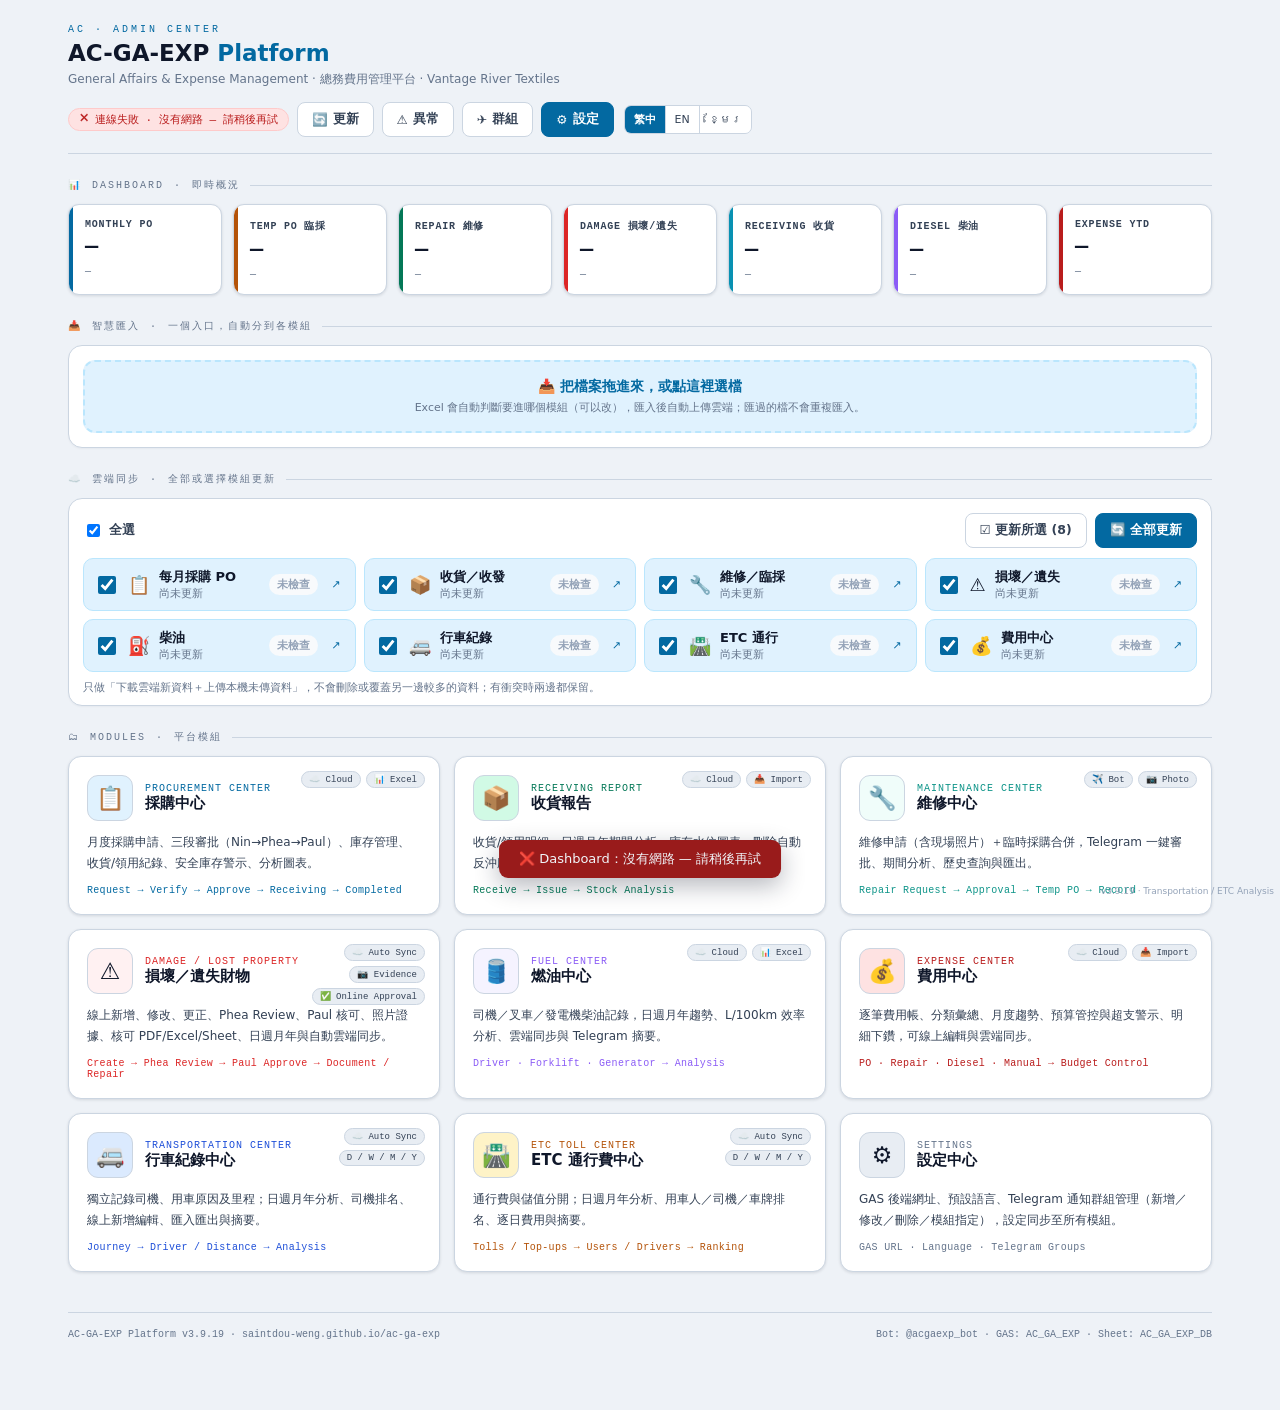
==== index.html @ 1fc4f65f "刪除核可 v2：只攔人按的刪除，私訊列出誰刪、刪哪幾筆，核可後自動完成 - 只認刪除類動作（delete、deleteBatch、warnDelete、img_del、hr_photo_del…）且在" ====
<!DOCTYPE html>
<html lang="zh-TW">
<head>
<meta charset="UTF-8">
<meta name="viewport" content="width=device-width, initial-scale=1.0">
<meta http-equiv="Cache-Control" content="no-cache, no-store, must-revalidate">
<meta http-equiv="Pragma" content="no-cache">
<meta http-equiv="Expires" content="0">
<title>AC-GA-EXP Platform · 總務費用管理平台</title>
<!-- v3.9.25: SheetJS / Chart.js not loaded here (dashboard never uses them) -->
<link rel="stylesheet" href="shared/ga.css?v=3.9.26" onerror="this.onerror=null;this.href='https://saintdou-weng.github.io/ac-ga-exp/shared/ga.css?v=3.9.26'">
<script src="shared/ga-core.js?v=20261107b"></script>
<script src="shared/ga-cloud-diagnostic.js?v=3.9.23"></script>
<script src="shared/ga-data.js?v=3.9.26"></script>
<script src="shared/ga-sync-hub.js?v=3.9.32"></script>
<script src="shared/ga-import-hub.js?v=3.9.33"></script>
<script>/* GA is not defined fallback：單獨開檔時自動從 GitHub 補載 shared/ */
if(typeof GA==="undefined"){document.write('<scr'+'ipt src="https://saintdou-weng.github.io/ac-ga-exp/shared/ga-core.js?v=20261107b"></scr'+'ipt>');document.write('<scr'+'ipt src="https://saintdou-weng.github.io/ac-ga-exp/shared/ga-data.js?v=3.9.26"></scr'+'ipt>');}
</script>

<style>
/* index 專用淡色系（延續 ga.css 變數） */
body{background:var(--ga-bg)}
.wrap{max-width:1180px;margin:0 auto;padding:24px 18px 70px}
header.plat{display:flex;align-items:flex-end;justify-content:space-between;gap:14px;flex-wrap:wrap;
  padding-bottom:16px;border-bottom:1px solid var(--ga-line);margin-bottom:22px}
.logo-tag{font-family:var(--ga-mono);font-size:10px;color:var(--ga-sky);letter-spacing:3px;
  text-transform:uppercase;display:block;margin-bottom:5px}
h1.plat{font-size:23px;font-weight:700;color:var(--ga-txt);margin:0}
h1.plat span{color:var(--ga-sky)}
.h-sub{font-size:12px;color:var(--ga-mut);margin-top:5px}
.h-actions{display:flex;gap:8px;align-items:center;flex-wrap:wrap}
.pbtn{background:#fff;border:1px solid var(--ga-line);border-radius:8px;padding:8px 14px;
  color:var(--ga-txt2);font-size:12.5px;cursor:pointer;font-family:inherit;font-weight:600;
  transition:.15s;white-space:nowrap;display:inline-flex;align-items:center;gap:5px}
.pbtn:hover{border-color:var(--ga-sky);color:var(--ga-sky);background:var(--ga-sky-l)}
.pbtn.primary{background:var(--ga-sky);border-color:var(--ga-sky);color:#fff}
.pbtn.primary:hover{background:#0369a1;color:#fff}

.sect{font-family:var(--ga-mono);font-size:10px;color:var(--ga-mut);letter-spacing:2px;
  text-transform:uppercase;margin:24px 0 12px;display:flex;align-items:center;gap:10px}
.sect::after{content:'';flex:1;height:1px;background:var(--ga-line)}

/* KPI（淡色卡） */
.kpi-row{display:grid;grid-template-columns:repeat(auto-fit,minmax(150px,1fr));gap:11px}
.kpi{background:#fff;border:1.5px solid var(--ga-line);border-radius:11px;padding:14px 16px;
  position:relative;overflow:hidden;box-shadow:var(--ga-sh);cursor:pointer;transition:.15s;text-decoration:none;display:block}
.kpi:hover{border-color:var(--kc,var(--ga-sky));transform:translateY(-1px);box-shadow:0 4px 12px rgba(15,23,42,.1)}
.kpi::after{content:'';position:absolute;top:0;left:0;width:4px;height:100%;background:var(--kc,var(--ga-sky))}
.kpi-l{font-size:10px;color:var(--ga-txt2);letter-spacing:.8px;text-transform:uppercase;
  font-family:var(--ga-mono);margin-bottom:6px;font-weight:700}
.kpi-v{font-size:22px;font-weight:700;color:var(--ga-txt);font-family:var(--ga-mono);line-height:1.1}
.kpi-s{font-size:10px;color:var(--ga-mut);margin-top:6px;font-family:var(--ga-mono)}

/* 模組卡 */
.grid{display:grid;grid-template-columns:repeat(auto-fill,minmax(330px,1fr));gap:14px}
.card{background:#fff;border:1.5px solid var(--ga-line);border-radius:13px;padding:18px;cursor:pointer;
  transition:.18s;position:relative;display:block;text-decoration:none;color:var(--ga-txt);box-shadow:var(--ga-sh)}
.card:hover{border-color:var(--cc,var(--ga-sky));transform:translateY(-2px);box-shadow:0 8px 22px rgba(15,23,42,.1)}
.card-top{display:flex;align-items:center;gap:12px;margin-bottom:11px}
.card-ico{width:46px;height:46px;border-radius:11px;display:flex;align-items:center;justify-content:center;
  font-size:23px;background:var(--cc-l,var(--ga-sky-l));border:1px solid var(--ga-line)}
.card-name{font-size:15px;font-weight:700;color:var(--ga-txt)}
.card-en{font-family:var(--ga-mono);font-size:10px;color:var(--cc,var(--ga-sky));letter-spacing:1px;text-transform:uppercase}
.card-desc{font-size:12px;color:var(--ga-txt2);line-height:1.75}
.card-flow{margin-top:11px;font-family:var(--ga-mono);font-size:10px;color:var(--cc,var(--ga-sky));letter-spacing:.3px}
.card-badges{position:absolute;top:14px;right:14px;display:flex;gap:5px;flex-wrap:wrap;max-width:150px;justify-content:flex-end}
.cbadge{font-family:var(--ga-mono);font-size:9px;padding:2px 7px;border-radius:9px;
  background:var(--ga-line2);border:1px solid var(--ga-line);color:var(--ga-txt2)}

footer.plat{margin-top:40px;padding-top:16px;border-top:1px solid var(--ga-line);
  font-family:var(--ga-mono);font-size:10px;color:var(--ga-mut);display:flex;
  justify-content:space-between;flex-wrap:wrap;gap:8px}

.gtable{width:100%;border-collapse:collapse;font-size:12px;margin-bottom:10px}
.gtable th{text-align:left;font-family:var(--ga-mono);font-size:10px;color:var(--ga-mut);
  letter-spacing:1px;padding:6px 8px;border-bottom:1px solid var(--ga-line)}
.gtable td{padding:6px 8px;border-bottom:1px solid var(--ga-line2)}
.gtable input[type=text],.gtable input:not([type]){width:100%;background:#fff;border:1px solid var(--ga-line);
  border-radius:6px;padding:5px 8px;font-size:12px;font-family:var(--ga-mono);outline:none}
.gtable input:focus{border-color:var(--ga-sky)}
.g-del{background:transparent;border:none;color:var(--ga-bad);cursor:pointer;font-size:14px}
.m-note{font-size:11px;color:var(--ga-mut);line-height:1.7;background:var(--ga-line2);
  border:1px solid var(--ga-line);border-radius:8px;padding:10px 12px;margin-bottom:12px}
code{font-size:10px;background:var(--ga-line2);padding:1px 5px;border-radius:4px}

@media(max-width:640px){ .wrap{padding:18px 12px 50px} h1.plat{font-size:19px} }
</style>
</head>
<body>
<div class="wrap">

<header class="plat">
  <div>
    <span class="logo-tag">AC · Admin Center</span>
    <h1 class="plat">AC-GA-EXP <span>Platform</span></h1>
    <div class="h-sub" data-t="platSub">General Affairs &amp; Expense Management · 總務費用管理平台 · Vantage River Textiles</div>
  </div>
  <div class="h-actions">
    <span id="ga-cloud" class="ga-cloud idle"></span>
    <button class="pbtn" onclick="refreshDashboard()">🔄 <span data-t="refresh">更新</span></button>
    <button class="pbtn" onclick="pushAnomaly()">⚠️ <span data-t="anomaly">異常</span></button>
    <button class="pbtn" onclick="openTgModal()">✈️ <span data-t="groups">群組</span></button>
    <button class="pbtn primary" onclick="openSettings()">⚙️ <span data-t="settings">設定</span></button>
    <div class="ga-lang" style="margin-left:2px">
      <button data-lg="zh">繁中</button><button data-lg="en">EN</button><button data-lg="km">ខ្មែរ</button>
    </div>
  </div>
</header>

<div class="sect">📊 <span data-t="dashSect">Dashboard</span> · <span data-t="liveOverview">即時概況</span></div>
<div class="kpi-row">
  <a class="kpi" href="procurement.html" style="--kc:var(--ga-sky)"><div class="kpi-l" data-t="kpiPo">Monthly PO</div><div class="kpi-v" id="k-po">—</div><div class="kpi-s" id="k-po-s">—</div></a>
  <a class="kpi" href="maintenance.html?form=po" style="--kc:var(--ga-warn)"><div class="kpi-l" data-t="kpiTpo">Temp PO 臨採</div><div class="kpi-v" id="k-tpo">—</div><div class="kpi-s" id="k-tpo-s">—</div></a>
  <a class="kpi" href="maintenance.html" style="--kc:var(--ga-ok)"><div class="kpi-l" data-t="kpiRep">Repair 維修</div><div class="kpi-v" id="k-rep">—</div><div class="kpi-s" id="k-rep-s">—</div></a>
  <a class="kpi" href="damage.html" style="--kc:#dc2626"><div class="kpi-l" data-t="kpiDmg">Damage 損壞/遺失</div><div class="kpi-v" id="k-dmg">—</div><div class="kpi-s" id="k-dmg-s">—</div></a>
  <a class="kpi" href="receiving.html" style="--kc:#0891b2"><div class="kpi-l" data-t="kpiRecv">Receiving 收貨</div><div class="kpi-v" id="k-recv">—</div><div class="kpi-s" id="k-recv-s">—</div></a>
<a class="kpi" href="fuel.html?v=3.9.19" style="--kc:#8b5cf6"><div class="kpi-l" data-t="kpiDsl">Diesel 柴油</div><div class="kpi-v" id="k-dsl">—</div><div class="kpi-s" id="k-dsl-s">—</div></a>
  <a class="kpi" href="expense.html" style="--kc:var(--ga-bad)"><div class="kpi-l" data-t="kpiExp">Expense YTD</div><div class="kpi-v" id="k-exp">—</div><div class="kpi-s" id="k-exp-s">—</div></a>
</div>

<div class="sect">🗂 <span data-t="modSect">Modules</span> · <span data-t="platModules">平台模組</span></div>
<div class="grid">

  <a class="card" style="--cc:var(--ga-sky);--cc-l:var(--ga-sky-l)" href="procurement.html">
    <div class="card-badges"><span class="cbadge" data-t="bdCloud">☁️ Cloud</span><span class="cbadge" data-t="bdExcel">📊 Excel</span></div>
    <div class="card-top"><div class="card-ico">📋</div>
      <div><div class="card-en" data-t="procNameEn">Procurement Center</div><div class="card-name" data-t="procName">採購中心</div></div></div>
    <div class="card-desc" data-t="procDesc">月度採購申請、三段審批（Nin→Phea→Paul）、庫存管理、收貨/領用紀錄、安全庫存警示、分析圖表。</div>
    <div class="card-flow" data-t="procFlow">Request → Verify → Approve → Receiving → Completed</div>
  </a>

  <a class="card" style="--cc:var(--ga-ok);--cc-l:var(--ga-ok-l)" href="receiving.html">
    <div class="card-badges"><span class="cbadge" data-t="bdCloud">☁️ Cloud</span><span class="cbadge" data-t="bdImport">📥 Import</span></div>
    <div class="card-top"><div class="card-ico">📦</div>
      <div><div class="card-en" data-t="recvNameEn">Receiving Report</div><div class="card-name" data-t="recvName">收貨報告</div></div></div>
    <div class="card-desc" data-t="recvDesc">收貨/領用明細、日週月年期間分析、庫存水位圖表、刪除自動反沖庫存、智慧匯入、Telegram 摘要。</div>
    <div class="card-flow" data-t="recvFlow">Receive → Issue → Stock Analysis</div>
  </a>

  <a class="card" style="--cc:#0d9488;--cc-l:#f0fdfa" href="maintenance.html">
    <div class="card-badges"><span class="cbadge" data-t="bdBot">✈️ Bot</span><span class="cbadge" data-t="bdPhoto">📷 Photo</span></div>
    <div class="card-top"><div class="card-ico">🔧</div>
      <div><div class="card-en" data-t="mtNameEn">Maintenance Center</div><div class="card-name" data-t="mtName">維修中心</div></div></div>
    <div class="card-desc" data-t="mtDesc">維修申請（含現場照片）＋臨時採購合併，Telegram 一鍵審批、期間分析、歷史查詢與匯出。</div>
    <div class="card-flow" data-t="mtFlow">Repair Request → Approval → Temp PO → Record</div>
  </a>

  <a class="card" style="--cc:#dc2626;--cc-l:#fff1f2" href="damage.html">
    <div class="card-badges"><span class="cbadge" data-t="bdAuto">☁️ Auto Sync</span><span class="cbadge" data-t="bdEvid">📷 Evidence</span><span class="cbadge" data-t="bdOnline">✅ Online Approval</span></div>
    <div class="card-top"><div class="card-ico">⚠️</div>
      <div><div class="card-en" data-t="dmgNameEn">Damage / Lost Property</div><div class="card-name" data-t="dmgName">損壞／遺失財物</div></div></div>
    <div class="card-desc" data-t="dmgDesc">線上新增、修改、更正、Phea Review、Paul 核可、照片證據、核可 PDF/Excel/Sheet、日週月年與自動雲端同步。</div>
    <div class="card-flow" data-t="dmgFlow">Create → Phea Review → Paul Approve → Document / Repair</div>
  </a>

  <a class="card" style="--cc:#8b5cf6;--cc-l:#f5f3ff" href="fuel.html?v=3.9.19">
    <div class="card-badges"><span class="cbadge" data-t="bdCloud">☁️ Cloud</span><span class="cbadge" data-t="bdExcel">📊 Excel</span></div>
    <div class="card-top"><div class="card-ico">🛢️</div>
      <div><div class="card-en" data-t="fuelNameEn">Fuel Center</div><div class="card-name" data-t="fuelName">燃油中心</div></div></div>
    <div class="card-desc" data-t="fuelDesc">司機／叉車／發電機柴油記錄，日週月年趨勢、L/100km 效率分析、雲端同步與 Telegram 摘要。</div>
    <div class="card-flow" data-t="fuelFlow">Driver · Forklift · Generator → Analysis</div>
  </a>

  <a class="card" style="--cc:var(--ga-bad);--cc-l:var(--ga-bad-l)" href="expense.html">
    <div class="card-badges"><span class="cbadge" data-t="bdCloud">☁️ Cloud</span><span class="cbadge" data-t="bdImport">📥 Import</span></div>
    <div class="card-top"><div class="card-ico">💰</div>
      <div><div class="card-en" data-t="expNameEn">Expense Center</div><div class="card-name" data-t="expName">費用中心</div></div></div>
    <div class="card-desc" data-t="expDesc">逐筆費用帳、分類彙總、月度趨勢、預算管控與超支警示、明細下鑽，可線上編輯與雲端同步。</div>
    <div class="card-flow" data-t="expFlow">PO · Repair · Diesel · Manual → Budget Control</div>
  </a>

  <a class="card" id="module-transportation" style="--cc:#1d4ed8;--cc-l:#dbeafe" href="transportation.html?v=3.9.19">
    <div class="card-badges"><span class="cbadge" data-t="bdAuto">☁️ Auto Sync</span><span class="cbadge" data-t="bdDwmy">D / W / M / Y</span></div>
    <div class="card-top"><div class="card-ico">🚐</div><div><div class="card-en" data-t="transportEn">Transportation Center</div><div class="card-name" data-t="transportTitle">行車紀錄中心</div></div></div>
    <div class="card-desc" data-t="transportDesc">獨立記錄司機、用車原因及里程；日週月年查詢、司機排名、線上新增編輯、匯入匯出與 Telegram 摘要。</div>
    <div class="card-flow" data-t="transportFlow">Journey → Driver / Distance → Analysis</div>
  </a>
  <a class="card" id="module-etc" style="--cc:#b45309;--cc-l:#fef3c7" href="etc.html?v=3.9.19">
    <div class="card-badges"><span class="cbadge" data-t="bdAuto">☁️ Auto Sync</span><span class="cbadge" data-t="bdDwmy">D / W / M / Y</span></div>
    <div class="card-top"><div class="card-ico">🛣️</div><div><div class="card-en" data-t="etcEn">ETC Toll Center</div><div class="card-name" data-t="etcTitle">ETC 通行費中心</div></div></div>
    <div class="card-desc" data-t="etcDesc">通行費、儲值分開記錄；日週月年分析，用車人、司機與車牌趟數排名，逐日費用及 Telegram 摘要。</div>
    <div class="card-flow" data-t="etcFlow">Tolls / Top-ups → Users / Drivers → Ranking</div>
  </a>

  <div class="card" style="--cc:var(--ga-mut);--cc-l:var(--ga-line2)" onclick="openSettings()">
    <div class="card-top"><div class="card-ico">⚙️</div>
      <div><div class="card-en" data-t="setNameEn">Settings</div><div class="card-name" data-t="setName">設定中心</div></div></div>
    <div class="card-desc" data-t="setDesc">GAS 後端網址、預設語言、Telegram 通知群組管理（新增／修改／刪除／模組指定），設定同步至所有模組。</div>
    <div class="card-flow" data-t="setFlow">GAS URL · Language · Telegram Groups</div>
  </div>

</div>

<footer class="plat">
  <span>AC-GA-EXP Platform v3.9.19 · saintdou-weng.github.io/ac-ga-exp</span>
  <span>Bot: @acgaexp_bot · GAS: AC_GA_EXP · Sheet: AC_GA_EXP_DB</span>
</footer>
</div>

<!-- 設定 -->
<div class="ga-ov" id="set-ov" onclick="if(event.target===this)closeSettings()">
  <div class="ga-modal" style="max-width:520px">
    <div class="ga-modal-h"><b>⚙️ <span data-t="setTitle">平台設定中心</span></b><button class="ga-x" onclick="closeSettings()">&times;</button></div>
    <div class="ga-modal-b">
      <div class="ga-fld"><label data-t="gasUrlLbl">Google Apps Script URL（AC_GA_EXP /exec）</label>
        <input id="set-gas" placeholder="https://script.google.com/macros/s/.../exec"></div>
      <div class="ga-fld"><label data-t="defLang">預設語言 Default Language</label>
        <select id="set-lang"><option value="zh">繁體中文</option><option value="en">English</option><option value="km">ភាសាខ្មែរ</option></select></div>
      <pre id="gas-diagnostic" role="status" style="white-space:pre-wrap;overflow-wrap:anywhere;padding:12px;background:#edf2f7;color:#173453;border-radius:8px" data-t="diagHint">按「測試連線」查看實際雲端版本及缺少能力。</pre>
      <p class="m-note">
        💡 <span data-t="setNote1">Bot Token 僅存放於 GAS 後端（CONFIG），瀏覽器端不儲存。</span><br>
        💡 <span data-t="setNote2">各模組自動沿用此 GAS URL，無需在各頁重填。</span><br>
        <span data-t="setNote3">更新同一 GAS 部署：管理部署 → 編輯 → 新版本 → 部署；原有觸發器存在時不需重跑 setupPolling。</span>
      </p>
    </div>
    <div class="ga-modal-f">
      <button class="ga-btn" onclick="testGAS()">🔌 <span data-t="testConn">測試連線</span></button>
      <button class="ga-btn" onclick="closeSettings()" data-t="cancel">取消</button>
      <button class="ga-btn primary" onclick="saveSettings()">💾 <span data-t="saveSet">儲存設定</span></button>
    </div>
  </div>
</div>

<!-- 群組 -->
<div class="ga-ov" id="tg-ov" onclick="if(event.target===this)closeTgModal()">
  <div class="ga-modal" style="max-width:560px">
    <div class="ga-modal-h"><b>✈️ <span data-t="tgTitle">Telegram 通知群組管理</span></b><button class="ga-x" onclick="closeTgModal()">&times;</button></div>
    <div class="ga-modal-b">
      <table class="gtable">
        <thead><tr><th style="width:32%" data-t="thName">名稱 Name</th><th style="width:28%">Chat ID</th><th style="width:24%" data-t="thModules">模組 Modules</th><th style="width:8%" data-t="thEnabled">啟用</th><th></th></tr></thead>
        <tbody id="tg-tbody"></tbody>
      </table>
      <button class="ga-btn" onclick="addGroupRow()" style="margin-bottom:8px">➕ <span data-t="addGroup">新增群組</span></button>
      <p class="m-note"><span data-t="modNote1">模組欄填</span> <code>all</code> <span data-t="modNote2">或以逗號列出：procurement, damage, repair, recv, diesel, expense, transportation, etc。預設群組 -5271842001。</span></p>
      <div class="ga-fld"><label>📢 <span data-t="testMsg">測試通知訊息</span></label>
        <input id="tg-test-msg" placeholder="送至所有啟用群組" data-t-ph="tgMsgPh" value="AC-GA-EXP Platform 通知測試 Test"></div>
    </div>
    <div class="ga-modal-f">
      <button class="ga-btn" onclick="sendTestNotify()">📤 <span data-t="sendTest">發送測試</span></button>
      <button class="ga-btn" onclick="loadGroups()">🔄 <span data-t="loadCloud">從雲端載入</span></button>
      <button class="ga-btn" onclick="closeTgModal()" data-t="close">關閉</button>
      <button class="ga-btn primary" onclick="saveGroups()">💾 <span data-t="saveCloud">儲存至雲端</span></button>
    </div>
  </div>
</div>

<script>
/* ════════════════════════════════════════════════════════════
   AC-GA-EXP Platform · index.html v2（淡色系）
   Dashboard 唯讀彙總；設定與群組經 GA 統一客戶端（統一信封）
   ════════════════════════════════════════════════════════════ */
GA.addDict({
  zh:{ refresh:'更新',anomaly:'異常',groups:'群組',settings:'設定',liveOverview:'即時概況',platModules:'平台模組',
    setTitle:'平台設定中心',defLang:'預設語言',testConn:'測試連線',saveSet:'儲存設定',cancel:'取消',
    tgTitle:'Telegram 通知群組管理',addGroup:'新增群組',testMsg:'測試通知訊息',sendTest:'發送測試',
    loadCloud:'從雲端載入',close:'關閉',saveCloud:'儲存至雲端' },
  en:{ refresh:'Refresh',anomaly:'Alerts',groups:'Groups',settings:'Settings',liveOverview:'Live Overview',platModules:'Platform Modules',
    setTitle:'Platform Settings',defLang:'Default Language',testConn:'Test',saveSet:'Save',cancel:'Cancel',
    tgTitle:'Telegram Groups',addGroup:'Add Group',testMsg:'Test message',sendTest:'Send Test',
    loadCloud:'Load from cloud',close:'Close',saveCloud:'Save to cloud' },
  km:{ refresh:'ធ្វើបច្ចុប្បន្នភាព',anomaly:'ខុសប្រក្រតី',groups:'ក្រុម',settings:'ការកំណត់',liveOverview:'ទិដ្ឋភាពទូទៅ',platModules:'ម៉ូឌុលវេទិកា',
    setTitle:'ការកំណត់វេទិកា',defLang:'ភាសាលំនាំដើម',testConn:'សាកល្បង',saveSet:'រក្សាទុក',cancel:'បោះបង់',
    tgTitle:'ក្រុម Telegram',addGroup:'បន្ថែមក្រុម',testMsg:'សារសាកល្បង',sendTest:'ផ្ញើសាកល្បង',
    loadCloud:'ផ្ទុកពីពពក',close:'បិទ',saveCloud:'រក្សាទុកទៅពពក' }
});

/* v3.9.26 i18n: module cards, dashboard labels, settings/Telegram notes */
GA.addDict({
 zh:{platSub:'General Affairs & Expense Management · 總務費用管理平台 · Vantage River Textiles',dashSect:'Dashboard',modSect:'Modules',kpiPo:'Monthly PO',kpiTpo:'Temp PO 臨採',kpiRep:'Repair 維修',kpiDmg:'Damage 損壞/遺失',kpiRecv:'Receiving 收貨',kpiDsl:'Diesel 柴油',kpiExp:'Expense YTD',bdCloud:'☁️ Cloud',bdExcel:'📊 Excel',bdImport:'📥 Import',bdBot:'✈️ Bot',bdPhoto:'📷 Photo',bdAuto:'☁️ Auto Sync',bdEvid:'📷 Evidence',bdOnline:'✅ Online Approval',bdDwmy:'D / W / M / Y',procNameEn:'Procurement Center',procName:'採購中心',recvNameEn:'Receiving Report',recvName:'收貨報告',mtNameEn:'Maintenance Center',mtName:'維修中心',dmgNameEn:'Damage / Lost Property',dmgName:'損壞／遺失財物',fuelNameEn:'Fuel Center',fuelName:'燃油中心',expNameEn:'Expense Center',expName:'費用中心',setNameEn:'Settings',setName:'設定中心',transportEn:'Transportation Center',etcEn:'ETC Toll Center',procDesc:'月度採購申請、三段審批（Nin→Phea→Paul）、庫存管理、收貨/領用紀錄、安全庫存警示、分析圖表。',recvDesc:'收貨/領用明細、日週月年期間分析、庫存水位圖表、刪除自動反沖庫存、智慧匯入、Telegram 摘要。',mtDesc:'維修申請（含現場照片）＋臨時採購合併，Telegram 一鍵審批、期間分析、歷史查詢與匯出。',dmgDesc:'線上新增、修改、更正、Phea Review、Paul 核可、照片證據、核可 PDF/Excel/Sheet、日週月年與自動雲端同步。',fuelDesc:'司機／叉車／發電機柴油記錄，日週月年趨勢、L/100km 效率分析、雲端同步與 Telegram 摘要。',expDesc:'逐筆費用帳、分類彙總、月度趨勢、預算管控與超支警示、明細下鑽，可線上編輯與雲端同步。',setDesc:'GAS 後端網址、預設語言、Telegram 通知群組管理（新增／修改／刪除／模組指定），設定同步至所有模組。',procFlow:'Request → Verify → Approve → Receiving → Completed',recvFlow:'Receive → Issue → Stock Analysis',mtFlow:'Repair Request → Approval → Temp PO → Record',dmgFlow:'Create → Phea Review → Paul Approve → Document / Repair',fuelFlow:'Driver · Forklift · Generator → Analysis',expFlow:'PO · Repair · Diesel · Manual → Budget Control',transportFlow:'Journey → Driver / Distance → Analysis',etcFlow:'Tolls / Top-ups → Users / Drivers → Ranking',setFlow:'GAS URL · Language · Telegram Groups',gasUrlLbl:'Google Apps Script URL（AC_GA_EXP /exec）',diagHint:'按「測試連線」查看實際雲端版本及缺少能力。',setNote1:'Bot Token 僅存放於 GAS 後端（CONFIG），瀏覽器端不儲存。',setNote2:'各模組自動沿用此 GAS URL，無需在各頁重填。',setNote3:'更新同一 GAS 部署：管理部署 → 編輯 → 新版本 → 部署；原有觸發器存在時不需重跑 setupPolling。',thName:'名稱 Name',thModules:'模組 Modules',thEnabled:'啟用',modNote1:'模組欄填',modNote2:'或以逗號列出：procurement, damage, repair, recv, diesel, expense, transportation, etc。預設群組 -5271842001。',tgMsgPh:'送至所有啟用群組',verTag:'v3.9.19 · Transportation / ETC Analysis',pageTitle:'AC-GA-EXP Platform · 總務費用管理平台'},
 en:{platSub:'General Affairs & Expense Management · Vantage River Textiles',dashSect:'Dashboard',modSect:'Modules',kpiPo:'Monthly PO',kpiTpo:'Temp PO',kpiRep:'Repair',kpiDmg:'Damage / Lost',kpiRecv:'Receiving',kpiDsl:'Diesel',kpiExp:'Expense YTD',bdCloud:'☁️ Cloud',bdExcel:'📊 Excel',bdImport:'📥 Import',bdBot:'✈️ Bot',bdPhoto:'📷 Photo',bdAuto:'☁️ Auto Sync',bdEvid:'📷 Evidence',bdOnline:'✅ Online Approval',bdDwmy:'D / W / M / Y',procNameEn:'Procurement Center',procName:'Procurement Center',recvNameEn:'Receiving Report',recvName:'Receiving Report',mtNameEn:'Maintenance Center',mtName:'Maintenance Center',dmgNameEn:'Damage / Lost Property',dmgName:'Damage / Lost Property',fuelNameEn:'Fuel Center',fuelName:'Fuel Center',expNameEn:'Expense Center',expName:'Expense Center',setNameEn:'Settings',setName:'Settings Center',transportEn:'Transportation Center',etcEn:'ETC Toll Center',procDesc:'Monthly purchase requests, three-step approval (Nin → Phea → Paul), inventory management, receiving/issue records, safety-stock alerts and analysis charts.',recvDesc:'Receiving/issue details, day/week/month/year analysis, stock-level charts, automatic stock reversal on delete, smart import and Telegram summaries.',mtDesc:'Repair requests (with site photos) merged with temporary purchasing, one-tap Telegram approval, period analysis, history search and export.',dmgDesc:'Create, edit and correct online, Phea review, Paul approval, photo evidence, approved PDF/Excel/Sheet, day/week/month/year views and automatic cloud sync.',fuelDesc:'Diesel records for drivers, forklifts and generators; day/week/month/year trends, L/100km efficiency analysis, cloud sync and Telegram summaries.',expDesc:'Itemised expense ledger, category totals, monthly trends, budget control with overspend alerts and drill-down details; editable online with cloud sync.',setDesc:'GAS backend URL, default language, Telegram notification groups (add / edit / delete / assign modules); settings apply to all modules.',procFlow:'Request → Verify → Approve → Receiving → Completed',recvFlow:'Receive → Issue → Stock Analysis',mtFlow:'Repair Request → Approval → Temp PO → Record',dmgFlow:'Create → Phea Review → Paul Approve → Document / Repair',fuelFlow:'Driver · Forklift · Generator → Analysis',expFlow:'PO · Repair · Diesel · Manual → Budget Control',transportFlow:'Journey → Driver / Distance → Analysis',etcFlow:'Tolls / Top-ups → Users / Drivers → Ranking',setFlow:'GAS URL · Language · Telegram Groups',gasUrlLbl:'Google Apps Script URL (AC_GA_EXP /exec)',diagHint:'Press "Test" to see the actual cloud version and any missing capabilities.',setNote1:'The Bot Token is stored only in the GAS backend (CONFIG), never in the browser.',setNote2:'Every module reuses this GAS URL automatically; no need to enter it on each page.',setNote3:'To update the same GAS deployment: Manage deployments → Edit → New version → Deploy. If the existing triggers are in place, there is no need to rerun setupPolling.',thName:'Name',thModules:'Modules',thEnabled:'Enabled',modNote1:'Modules column: enter',modNote2:'or a comma-separated list: procurement, damage, repair, recv, diesel, expense, transportation, etc. Default group: -5271842001.',tgMsgPh:'Sent to all enabled groups',verTag:'v3.9.19 · Transportation / ETC Analysis',pageTitle:'AC-GA-EXP Platform · General Affairs & Expense Management'},
 km:{platSub:'ការគ្រប់គ្រងកិច្ចការទូទៅ និងចំណាយ · Vantage River Textiles',dashSect:'ផ្ទាំងសង្ខេប',modSect:'ម៉ូឌុល',kpiPo:'PO ប្រចាំខែ',kpiTpo:'PO បណ្ដោះអាសន្ន',kpiRep:'ជួសជុល',kpiDmg:'ខូចខាត / បាត់បង់',kpiRecv:'ទទួលទំនិញ',kpiDsl:'ម៉ាស៊ូត',kpiExp:'ចំណាយតាំងពីដើមឆ្នាំ',bdCloud:'☁️ ពពក',bdExcel:'📊 Excel',bdImport:'📥 នាំចូល',bdBot:'✈️ Bot',bdPhoto:'📷 រូបថត',bdAuto:'☁️ សមកាលកម្មស្វ័យប្រវត្តិ',bdEvid:'📷 ភស្តុតាង',bdOnline:'✅ អនុម័តតាមអនឡាញ',bdDwmy:'ថ្ងៃ / សប្តាហ៍ / ខែ / ឆ្នាំ',procNameEn:'មជ្ឈមណ្ឌលលទ្ធកម្ម',procName:'មជ្ឈមណ្ឌលលទ្ធកម្ម',recvNameEn:'របាយការណ៍ទទួលទំនិញ',recvName:'របាយការណ៍ទទួលទំនិញ',mtNameEn:'មជ្ឈមណ្ឌលជួសជុល',mtName:'មជ្ឈមណ្ឌលជួសជុល',dmgNameEn:'ទ្រព្យសម្បត្តិខូចខាត / បាត់បង់',dmgName:'ទ្រព្យសម្បត្តិខូចខាត / បាត់បង់',fuelNameEn:'មជ្ឈមណ្ឌលប្រេងឥន្ធនៈ',fuelName:'មជ្ឈមណ្ឌលប្រេងឥន្ធនៈ',expNameEn:'មជ្ឈមណ្ឌលចំណាយ',expName:'មជ្ឈមណ្ឌលចំណាយ',setNameEn:'ការកំណត់',setName:'មជ្ឈមណ្ឌលការកំណត់',transportEn:'មជ្ឈមណ្ឌលកំណត់ត្រាធ្វើដំណើរ',etcEn:'មជ្ឈមណ្ឌលថ្លៃផ្លូវ ETC',procDesc:'សំណើទិញប្រចាំខែ ការអនុម័តបីជំហាន (Nin → Phea → Paul) ការគ្រប់គ្រងស្តុក កំណត់ត្រាទទួល/បញ្ចេញ ការជូនដំណឹងស្តុកសុវត្ថិភាព និងក្រាហ្វវិភាគ។',recvDesc:'ព័ត៌មានលម្អិតទទួល/បញ្ចេញ វិភាគថ្ងៃ/សប្តាហ៍/ខែ/ឆ្នាំ ក្រាហ្វកម្រិតស្តុក ការត្រឡប់ស្តុកស្វ័យប្រវត្តិពេលលុប ការនាំចូលឆ្លាតវៃ និងសេចក្តីសង្ខេប Telegram។',mtDesc:'សំណើជួសជុល (មានរូបថតនៅកន្លែង) រួមជាមួយការទិញបណ្ដោះអាសន្ន ការអនុម័តតាម Telegram មួយចុច វិភាគតាមរយៈពេល ស្វែងរកប្រវត្តិ និងនាំចេញ។',dmgDesc:'បង្កើត កែប្រែ និងកែតម្រូវតាមអនឡាញ ការត្រួតពិនិត្យដោយ Phea ការអនុម័តដោយ Paul ភស្តុតាងរូបថត PDF/Excel/Sheet ដែលបានអនុម័ត ទិដ្ឋភាពថ្ងៃ/សប្តាហ៍/ខែ/ឆ្នាំ និងសមកាលកម្មពពកស្វ័យប្រវត្តិ។',fuelDesc:'កំណត់ត្រាម៉ាស៊ូតសម្រាប់អ្នកបើកបរ រថយន្តលើកទំនិញ និងម៉ាស៊ីនភ្លើង និន្នាការថ្ងៃ/សប្តាហ៍/ខែ/ឆ្នាំ វិភាគប្រសិទ្ធភាព L/100km សមកាលកម្មពពក និងសេចក្តីសង្ខេប Telegram។',expDesc:'បញ្ជីចំណាយលម្អិត សរុបតាមប្រភេទ និន្នាការប្រចាំខែ ការគ្រប់គ្រងថវិកា និងការជូនដំណឹងចំណាយលើស ព័ត៌មានលម្អិត អាចកែតាមអនឡាញ និងធ្វើសមកាលកម្មពពក។',setDesc:'URL ផ្នែកខាងក្រោយ GAS ភាសាលំនាំដើម ការគ្រប់គ្រងក្រុមជូនដំណឹង Telegram (បន្ថែម / កែ / លុប / កំណត់ម៉ូឌុល) ការកំណត់អនុវត្តចំពោះគ្រប់ម៉ូឌុល។',procFlow:'សំណើ → ផ្ទៀងផ្ទាត់ → អនុម័ត → ទទួលទំនិញ → បានបញ្ចប់',recvFlow:'ទទួល → បញ្ចេញ → វិភាគស្តុក',mtFlow:'សំណើជួសជុល → អនុម័ត → PO បណ្ដោះអាសន្ន → កំណត់ត្រា',dmgFlow:'បង្កើត → Phea ត្រួតពិនិត្យ → Paul អនុម័ត → ឯកសារ / ជួសជុល',fuelFlow:'អ្នកបើកបរ · រថយន្តលើកទំនិញ · ម៉ាស៊ីនភ្លើង → វិភាគ',expFlow:'PO · ជួសជុល · ម៉ាស៊ូត · បញ្ចូលដោយដៃ → គ្រប់គ្រងថវិកា',transportFlow:'ដំណើរ → អ្នកបើកបរ / ចម្ងាយ → វិភាគ',etcFlow:'ថ្លៃផ្លូវ / បញ្ចូលប្រាក់ → អ្នកប្រើ / អ្នកបើកបរ → ចំណាត់ថ្នាក់',setFlow:'GAS URL · ភាសា · ក្រុម Telegram',gasUrlLbl:'Google Apps Script URL (AC_GA_EXP /exec)',diagHint:'ចុច «សាកល្បង» ដើម្បីមើលកំណែពពកពិតប្រាកដ និងសមត្ថភាពដែលខ្វះ។',setNote1:'Bot Token រក្សាទុកតែក្នុងផ្នែកខាងក្រោយ GAS (CONFIG) ប៉ុណ្ណោះ មិនរក្សាទុកក្នុងកម្មវិធីរុករកទេ។',setNote2:'គ្រប់ម៉ូឌុលប្រើ GAS URL នេះដោយស្វ័យប្រវត្តិ មិនចាំបាច់បញ្ចូលម្តងទៀតនៅទំព័រនីមួយៗទេ។',setNote3:'ដើម្បីធ្វើបច្ចុប្បន្នភាព GAS ដដែល៖ Manage deployments → Edit → New version → Deploy។ បើ trigger ដើមនៅមាន មិនចាំបាច់ដំណើរការ setupPolling ម្តងទៀតទេ។',thName:'ឈ្មោះ',thModules:'ម៉ូឌុល',thEnabled:'បើក',modNote1:'ជួរម៉ូឌុល៖ បញ្ចូល',modNote2:'ឬរាយបញ្ជីដោយក្បៀស៖ procurement, damage, repair, recv, diesel, expense, transportation, etc។ ក្រុមលំនាំដើម៖ -5271842001។',tgMsgPh:'ផ្ញើទៅក្រុមដែលបានបើកទាំងអស់',verTag:'v3.9.19 · វិភាគការធ្វើដំណើរ / ETC',pageTitle:'AC-GA-EXP Platform · ការគ្រប់គ្រងកិច្ចការទូទៅ និងចំណាយ'}
});
const L3=(zh,en,km)=>GA.lang==='en'?en:GA.lang==='km'?km:zh;
let groups = Array.isArray(GA.cfg().tgGroups) ? GA.cfg().tgGroups : [];

/* ── Settings ── */
function openSettings(){
  document.getElementById('set-gas').value = GA.cfg().gasUrl || '';
  document.getElementById('set-lang').value = GA.cfg().lang || 'zh';
  document.getElementById('set-ov').classList.add('on');
}
function closeSettings(){ document.getElementById('set-ov').classList.remove('on'); }
function saveSettings(){
  GA.saveCfg({ gasUrl:document.getElementById('set-gas').value.trim(),
               lang:document.getElementById('set-lang').value });
  if(GA.backend)GA.backend.clear();
  GA.setLang(document.getElementById('set-lang').value);
  closeSettings();
  GA.toast(L3('✅ 設定已儲存，所有模組自動套用','✅ Settings saved and applied to all modules','✅ បានរក្សាទុកការកំណត់ ហើយអនុវត្តចំពោះគ្រប់ម៉ូឌុល'));
  refreshDashboard();
}
async function testGAS(){
  const url=document.getElementById('set-gas').value.trim();
  if(!url){ GA.toast(L3('請先輸入 GAS URL','Please enter the GAS URL first','សូមបញ្ចូល GAS URL ជាមុនសិន')); return; }
  GA.toast(L3('⏳ 測試中...','⏳ Testing...','⏳ កំពុងសាកល្បង...'));
  const diagEl=document.getElementById('gas-diagnostic');diagEl.removeAttribute('data-t');
  diagEl.textContent=L3('正在檢查目前設定的 GAS…','Checking the configured GAS…','កំពុងពិនិត្យ GAS ដែលបានកំណត់…');
  try{
    const info=await GA.backend.probe(url), required=['strictActionErrors','procStateToken','dashboardV2','mobilitySync','tgSummaryReceipt','smartSync','smartCommitToken','monthlyPoReceiptGuard'];
    const missing=required.filter(x=>info.capabilities.indexOf(x)<0);
    const verTxt=info.version||L3('未回報（舊版或不同程式）','not reported (old or different script)','មិនបានរាយការណ៍ (កំណែចាស់ ឬស្គ្រីបផ្សេង)'),missTxt=missing.join(', ')||L3('無','none','គ្មាន');
    document.getElementById('gas-diagnostic').textContent=L3(
      '前端版本：'+GA.PLATFORM_VERSION+'\n雲端實際版本：'+verTxt+'\n缺少能力：'+missTxt+'\n目前連線：'+info.url+'\n'+(missing.length?'請更新同一 Apps Script 專案，再從管理部署選擇新版本發布；僅儲存程式不會更新 /exec。':'前後端能力檢查通過，可再測同步與摘要回執。'),
      'Front-end version: '+GA.PLATFORM_VERSION+'\nActual cloud version: '+verTxt+'\nMissing capabilities: '+missTxt+'\nCurrent connection: '+info.url+'\n'+(missing.length?'Update the same Apps Script project, then publish a new version from Manage deployments; saving the code alone does not update /exec.':'Front-end and back-end capability check passed; you can now test sync and summary receipts.'),
      'កំណែផ្នែកខាងមុខ៖ '+GA.PLATFORM_VERSION+'\nកំណែពពកពិតប្រាកដ៖ '+verTxt+'\nសមត្ថភាពដែលខ្វះ៖ '+missTxt+'\nការតភ្ជាប់បច្ចុប្បន្ន៖ '+info.url+'\n'+(missing.length?'សូមធ្វើបច្ចុប្បន្នភាពគម្រោង Apps Script ដដែល រួចបោះពុម្ពកំណែថ្មីពី Manage deployments។ ការរក្សាទុកកូដតែម្នាក់ឯងមិនធ្វើបច្ចុប្បន្នភាព /exec ទេ។':'ការពិនិត្យសមត្ថភាពផ្នែកខាងមុខ និងខាងក្រោយបានជោគជ័យ អាចសាកល្បងសមកាលកម្ម និងបង្កាន់ដៃសេចក្តីសង្ខេបបន្ត។'));
    if(missing.length){const e=new Error(GA.backendMessage(missing[0],info.version));e.code='BACKEND_OUTDATED';e.capability=missing[0];e.backend=info;throw e;}
    GA.toast(L3('✅ 完整雲端功能已確認','✅ Full cloud features confirmed','✅ បានបញ្ជាក់មុខងារពពកពេញលេញ')+' · GS '+info.version+' · '+required.length+' checks');
    if(url===GA.gasUrl()){GA.backend.clear();const alert=document.getElementById('ga-backend-alert');if(alert)alert.remove();await refreshDashboard();}
    else document.getElementById('gas-diagnostic').textContent+='\n'+L3('測試成功，網址尚未套用；請確認是原資料庫後按儲存。','Test succeeded, but the URL is not applied yet; confirm it is the original database, then press Save.','សាកល្បងជោគជ័យ ប៉ុន្តែ URL មិនទាន់អនុវត្តទេ។ សូមបញ្ជាក់ថាជាមូលដ្ឋានទិន្នន័យដើម រួចចុចរក្សាទុក។');
  }catch(e){GA.normalizeCloudError(e,'platform cloud');if(!e.backend)document.getElementById('gas-diagnostic').textContent=e.message;GA.toast('❌ '+e.message,'err');}
}

/* ── Dashboard ── */
function fmtMoney(v){ return '$'+Number(v||0).toLocaleString(undefined,{maximumFractionDigits:0}); }
let dashboardRequest=null;
let dashboardSchemaWarning='';
function dashboardPart(raw,key,defaults){
  const value=raw&&raw[key];
  return {available:!!value&&typeof value==='object',value:Object.assign({},defaults,value&&typeof value==='object'?value:{})};
}
function dashboardSet(id,value,sub){
  const el=document.getElementById(id),small=document.getElementById(id+'-s');
  if(el)el.textContent=value;
  if(small)small.textContent=sub;
}
function refreshDashboard(){
  if(dashboardRequest)return dashboardRequest;
  if(!GA.gasUrl()){ GA.cloud.set('idle',L3('未設定 GAS','GAS not set','មិនទាន់កំណត់ GAS')); return; }
  GA.cloud.set('sync');
  dashboardRequest=GA.gasGet('dashboard',{_t:Date.now()}).then(d=>{lastDashboard=d;renderDashboard(d);
  }).catch(e=>{ GA.cloud.set('err',GA.isBackendCompatibilityError(e)?L3('GAS 版本待更新；請到設定測試連線','GAS version needs updating; test the connection in Settings','កំណែ GAS ត្រូវធ្វើបច្ចុប្បន្នភាព សូមសាកល្បងការតភ្ជាប់នៅក្នុងការកំណត់'):e.message); if(!GA.isBackendCompatibilityError(e))GA.toast(L3('❌ Dashboard：','❌ Dashboard: ','❌ ផ្ទាំងសង្ខេប៖ ')+e.message,'err'); }).finally(()=>{dashboardRequest=null;});
  return dashboardRequest;
}
let lastDashboard=null;
function renderDashboard(d){
    const NA=L3('此 GAS 未提供此欄位','Not provided by this GAS','GAS នេះមិនផ្ដល់វាលនេះទេ');
    const raw=d&&d.data&&typeof d.data==='object'?Object.assign({},d,d.data):d||{};
    const po=dashboardPart(raw,'po',{total:0,pending:0,latest:''});
    const tpo=dashboardPart(raw,'tempPo',{total:0,pending:0,approved:0});
    const rep=dashboardPart(raw,'repair',{total:0,pending:0,urgent:0});
    const dmg=dashboardPart(raw,'damage',{total:0,pending:0,reviewed:0,approved:0});
    const recv=dashboardPart(raw,'recv',{items:0,lowStock:0,records:0});
    const diesel=dashboardPart(raw,'diesel',{liters:0,records:0});
    const expense=dashboardPart(raw,'expense',{ytd:0,months:0});
    dashboardSet('k-po',po.available?po.value.total:'—',po.available?L3(`待審 ${po.value.pending} · 最新 ${po.value.latest||'—'}`,`Pending ${po.value.pending} · Latest ${po.value.latest||'—'}`,`រង់ចាំ ${po.value.pending} · ចុងក្រោយ ${po.value.latest||'—'}`):NA);
    dashboardSet('k-tpo',tpo.available?tpo.value.total:'—',tpo.available?L3(`待審 ${tpo.value.pending} · 核可 ${tpo.value.approved}`,`Pending ${tpo.value.pending} · Approved ${tpo.value.approved}`,`រង់ចាំ ${tpo.value.pending} · បានអនុម័ត ${tpo.value.approved}`):NA);
    dashboardSet('k-rep',rep.available?rep.value.total:'—',rep.available?L3(`待審 ${rep.value.pending} · 緊急 ${rep.value.urgent}`,`Pending ${rep.value.pending} · Urgent ${rep.value.urgent}`,`រង់ចាំ ${rep.value.pending} · បន្ទាន់ ${rep.value.urgent}`):NA);
    dashboardSet('k-dmg',dmg.available?dmg.value.total:'—',dmg.available?L3(`待 Phea ${dmg.value.pending} · 待 Paul ${dmg.value.reviewed} · 核可 ${dmg.value.approved}`,`Awaiting Phea ${dmg.value.pending} · Awaiting Paul ${dmg.value.reviewed} · Approved ${dmg.value.approved}`,`រង់ចាំ Phea ${dmg.value.pending} · រង់ចាំ Paul ${dmg.value.reviewed} · បានអនុម័ត ${dmg.value.approved}`):NA);
    dashboardSet('k-recv',recv.available?recv.value.items:'—',recv.available?L3(`低庫存 ${recv.value.lowStock} · 紀錄 ${recv.value.records}`,`Low stock ${recv.value.lowStock} · Records ${recv.value.records}`,`ស្តុកទាប ${recv.value.lowStock} · កំណត់ត្រា ${recv.value.records}`):NA);
    dashboardSet('k-dsl',diesel.available?Number(diesel.value.liters||0).toLocaleString(undefined,{maximumFractionDigits:2})+'L':'—',diesel.available?L3(`${diesel.value.records} 筆記錄`,`${diesel.value.records} records`,`កំណត់ត្រា ${diesel.value.records}`):NA);
    dashboardSet('k-exp',expense.available?fmtMoney(expense.value.ytd):'—',expense.available?L3(`${expense.value.months} 個活躍月`,`${expense.value.months} active months`,`${expense.value.months} ខែសកម្ម`):NA);
    const parts={po,tpo,rep,dmg,recv,diesel,expense},labels={po:'Procurement',tpo:'Temp PO',rep:'Maintenance',dmg:'Damage',recv:'Receiving',diesel:'Fuel',expense:'Expense'};
    const missing=Object.keys(parts).filter(k=>!parts[k].available).map(k=>labels[k]);
    if(missing.length){
      const miss=missing.join(', '),msg=L3('Dashboard 已載入可用資料；目前 GAS 少了 '+miss+' 欄位，請更新同一個現有部署。','Dashboard loaded the available data; the current GAS is missing the '+miss+' fields. Please update the same existing deployment.','ផ្ទាំងសង្ខេបបានផ្ទុកទិន្នន័យដែលមាន។ GAS បច្ចុប្បន្នខ្វះវាល '+miss+'។ សូមធ្វើបច្ចុប្បន្នភាពការដាក់ឱ្យប្រើដដែល។');
      GA.cloud.set('conflict',L3('部分資料 · ','Partial data · ','ទិន្នន័យមួយផ្នែក · ')+miss);
      GA.showBackendIssue('dashboardV2',msg);
      if(dashboardSchemaWarning!==miss){dashboardSchemaWarning=miss;GA.toast('⚠️ '+msg,'err');}
    }else{
      dashboardSchemaWarning='';
      const old=document.getElementById('ga-backend-alert');if(old&&old.getAttribute('data-capability')==='dashboardV2')old.remove();
      GA.cloud.set('down',L3('已連線 ','Connected ','បានតភ្ជាប់ ')+(raw.ts||d.ts||''));
    }
}

/* ── Telegram groups ── */
function openTgModal(){
  renderGroups();
  document.getElementById('tg-ov').classList.add('on');
  if(GA.gasUrl() && !groups.length) loadGroups();
}
function closeTgModal(){ document.getElementById('tg-ov').classList.remove('on'); }
function renderGroups(){
  if(!groups.length) groups=[{name:'AC-GA-EXP Notification',chatId:'-5271842001',modules:'all',enabled:true}];
  document.getElementById('tg-tbody').innerHTML = groups.map((g,i)=>`
    <tr>
      <td><input value="${GA.esc(g.name||'')}" onchange="groups[${i}].name=this.value"></td>
      <td><input value="${GA.esc(String(g.chatId||''))}" onchange="groups[${i}].chatId=this.value"></td>
      <td><input value="${GA.esc(g.modules||'all')}" onchange="groups[${i}].modules=this.value"></td>
      <td style="text-align:center"><input type="checkbox" ${g.enabled!==false?'checked':''} onchange="groups[${i}].enabled=this.checked"></td>
      <td><button class="g-del" onclick="delGroupRow(${i})">🗑</button></td>
    </tr>`).join('');
}
function addGroupRow(){ groups.push({name:'',chatId:'',modules:'all',enabled:true}); renderGroups(); }
function delGroupRow(i){
  GA.confirm(L3('刪除群組「'+(groups[i].name||groups[i].chatId)+'」？','Delete group "'+(groups[i].name||groups[i].chatId)+'"?','លុបក្រុម «'+(groups[i].name||groups[i].chatId)+'»?')).then(ok=>{
    if(!ok)return; groups.splice(i,1); renderGroups();
  });
}
function loadGroups(){
  if(!GA.gasUrl()){ GA.toast(L3('請先在設定中心填 GAS URL','Please enter the GAS URL in Settings first','សូមបញ្ចូល GAS URL នៅក្នុងការកំណត់ជាមុនសិន')); return; }
  GA.toast(L3('⏳ 載入群組...','⏳ Loading groups...','⏳ កំពុងផ្ទុកក្រុម...'));
  GA.gasGet('getGroups').then(d=>{
    const gs=(d.data&&d.data.groups)||d.groups||[];
    if(gs.length){ groups=gs; GA.saveCfg({tgGroups:groups}); renderGroups(); GA.toast(L3('✅ 已載入 '+groups.length+' 個群組','✅ Loaded '+groups.length+' groups','✅ បានផ្ទុកក្រុម '+groups.length)); }
    else GA.toast(L3('☁️ 雲端尚無群組設定','☁️ No groups configured in the cloud yet','☁️ មិនទាន់មានការកំណត់ក្រុមនៅលើពពកទេ'));
  }).catch(e=>GA.toast('❌ '+e.message,'err'));
}
function saveGroups(){
  if(!GA.gasUrl()){ GA.toast(L3('請先在設定中心填 GAS URL','Please enter the GAS URL in Settings first','សូមបញ្ចូល GAS URL នៅក្នុងការកំណត់ជាមុនសិន')); return; }
  const valid=groups.filter(g=>String(g.chatId||'').trim());
  GA.toast(L3('⏳ 儲存群組...','⏳ Saving groups...','⏳ កំពុងរក្សាទុកក្រុម...'));
  GA.gasPost('saveGroups', valid).then(d=>{
    groups=valid; GA.saveCfg({tgGroups:groups}); renderGroups();
    const n=(d.data&&d.data.count)||valid.length;
    GA.toast(L3('✅ 已儲存 '+n+' 個群組至雲端','✅ Saved '+n+' groups to the cloud','✅ បានរក្សាទុកក្រុម '+n+' ទៅពពក'));
  }).catch(e=>GA.toast('❌ '+e.message,'err'));
}
function sendTestNotify(){
  if(!GA.gasUrl()){ GA.toast(L3('請先在設定中心填 GAS URL','Please enter the GAS URL in Settings first','សូមបញ្ចូល GAS URL នៅក្នុងការកំណត់ជាមុនសិន')); return; }
  const text=document.getElementById('tg-test-msg').value.trim();
  if(!text){ GA.toast(L3('請輸入測試訊息','Please enter a test message','សូមបញ្ចូលសារសាកល្បង')); return; }
  GA.toast(L3('⏳ 發送中...','⏳ Sending...','⏳ កំពុងផ្ញើ...'));
  GA.gasPost('notify', null, {text}).then(d=>{
    const n=(d.data&&d.data.sent)||d.sent||1;
    GA.toast(L3('✅ 已發送至 '+n+' 個群組','✅ Sent to '+n+' groups','✅ បានផ្ញើទៅក្រុម '+n));
  }).catch(e=>GA.toast('❌ '+e.message,'err'));
}

/* ── 異常報告 ── */
function pushAnomaly(){
  if(!GA.gasUrl()){ GA.toast(L3('請先在設定中心填 GAS URL','Please enter the GAS URL in Settings first','សូមបញ្ចូល GAS URL នៅក្នុងការកំណត់ជាមុនសិន')); return; }
  GA.toast(L3('⏳ 檢查異常中...','⏳ Checking for anomalies...','⏳ កំពុងពិនិត្យភាពមិនប្រក្រតី...'));
  GA.gasPost('anomalyReport', {}).then(d=>{
    if(d.data&&d.data.disabled){ GA.toast(L3('⏹ 異常推送目前已停止 / Anomaly pushes are stopped','⏹ Anomaly pushes are stopped','⏹ ការផ្ញើភាពមិនប្រក្រតីត្រូវបានបញ្ឈប់')); return; }
    const c=(d.data&&d.data.counts)||{};
    const total=(c.lowStock||0)+(c.overBudget||0)+(c.overdue||0)+(c.fuelAbnormal||0)+(c.futureDated||0);
    GA.toast(total? L3('⚠️ 發現 '+total+' 項異常，已推送群組','⚠️ Found '+total+' anomalies; pushed to groups','⚠️ រកឃើញភាពមិនប្រក្រតី '+total+' ហើយបានផ្ញើទៅក្រុម') : L3('✅ 目前無異常','✅ No anomalies right now','✅ បច្ចុប្បន្នគ្មានភាពមិនប្រក្រតីទេ'));
  }).catch(e=>GA.toast('❌ '+e.message,'err'));
}

/* ── v3.9.16 deep-link identity propagation ── */
function applyModuleDeepLinks(){
  try{
    const q=new URLSearchParams(location.search), keep=new URLSearchParams();
    ['uid','name','session'].forEach(k=>{ if(q.get(k)) keep.set(k,q.get(k)); });
    const qs=keep.toString(); if(!qs)return;
    document.querySelectorAll('a[href]').forEach(a=>{
      const raw=a.getAttribute('href')||'';
      if(!/^(procurement|maintenance|damage|receiving|fuel|expense)\.html/.test(raw))return;
      const u=new URL(raw,location.href); ['uid','name','session'].forEach(k=>{ if(keep.get(k))u.searchParams.set(k,keep.get(k)); });
      a.setAttribute('href',u.pathname.split('/').pop()+(u.search||''));
    });
  }catch(e){}
}
GA.addDict({
 zh:{transportTitle:'行車紀錄中心',etcTitle:'ETC 通行費中心',transportDesc:'獨立記錄司機、用車原因及里程；日週月年分析、司機排名、線上新增編輯、匯入匯出與摘要。',etcDesc:'通行費與儲值分開；日週月年分析、用車人／司機／車牌排名、逐日費用與摘要。'},
 en:{transportTitle:'Transportation Center',etcTitle:'ETC Toll Center',transportDesc:'Separate journey records, drivers, purpose and distance. Day/week/month/year analysis, rankings, online editing, import/export and summaries.',etcDesc:'Separate tolls and top-ups. Day/week/month/year analysis, user/driver/vehicle rankings, daily costs and summaries.'},
 km:{transportTitle:'មជ្ឈមណ្ឌលកំណត់ត្រាធ្វើដំណើរ',etcTitle:'មជ្ឈមណ្ឌលថ្លៃផ្លូវ ETC',transportDesc:'កំណត់ត្រាអ្នកបើកបរ គោលបំណង និងចម្ងាយ។ វិភាគថ្ងៃ សប្តាហ៍ ខែ ឆ្នាំ និងចំណាត់ថ្នាក់។',etcDesc:'ថ្លៃផ្លូវ និងបញ្ចូលប្រាក់ដាច់ដោយឡែក។ វិភាគថ្ងៃ សប្តាហ៍ ខែ ឆ្នាំ និងចំណាត់ថ្នាក់អ្នកប្រើ។'}
});
/* ── init ── */
const TG_TEST_DEFAULT={zh:'AC-GA-EXP Platform 通知測試 Test',en:'AC-GA-EXP Platform notification test',km:'AC-GA-EXP Platform សាកល្បងការជូនដំណឹង'};
function applyIndexLang(){
  document.title=GA.T('pageTitle');
  const tm=document.getElementById('tg-test-msg');
  if(tm&&Object.values(TG_TEST_DEFAULT).indexOf(tm.value)>=0)tm.value=TG_TEST_DEFAULT[GA.lang]||TG_TEST_DEFAULT.zh;
  document.querySelectorAll('.card-top').forEach(t=>{const en=t.querySelector('.card-en'),nm=t.querySelector('.card-name');if(en&&nm)en.style.display=GA.lang!=='zh'&&en.textContent.trim()===nm.textContent.trim()?'none':'';});
}
GA.on('lang',()=>{applyIndexLang();if(lastDashboard)renderDashboard(lastDashboard);});
GA.boot();
applyIndexLang();
applyModuleDeepLinks();
GA.cloud.mount('#ga-cloud');
document.querySelectorAll('[data-lg]').forEach(b=>{
  b.classList.toggle('on', b.getAttribute('data-lg')===GA.lang);
  b.onclick=()=>{ GA.setLang(b.getAttribute('data-lg')); document.querySelectorAll('[data-lg]').forEach(x=>x.classList.toggle('on',x.getAttribute('data-lg')===GA.lang)); };
});
refreshDashboard();
/* v3.9.32: one-place cloud sync for every module (all or ticked) */
if(window.GASyncHub)GASyncHub.mount('.kpi-row');
/* v3.9.33: one place to drop Excel files; each goes to its module (placed above Cloud Sync) */
if(window.GAImportHub)GAImportHub.mount('.kpi-row');
window.addEventListener('focus',()=>{if(!document.hidden)refreshDashboard();});
document.addEventListener('visibilitychange',()=>{if(!document.hidden)refreshDashboard();});
</script>
<div style="position:fixed;right:6px;bottom:4px;font-size:9px;color:#94a3b8;z-index:2" data-t="verTag">v3.9.19 · Transportation / ETC Analysis</div>
</body>
</html>
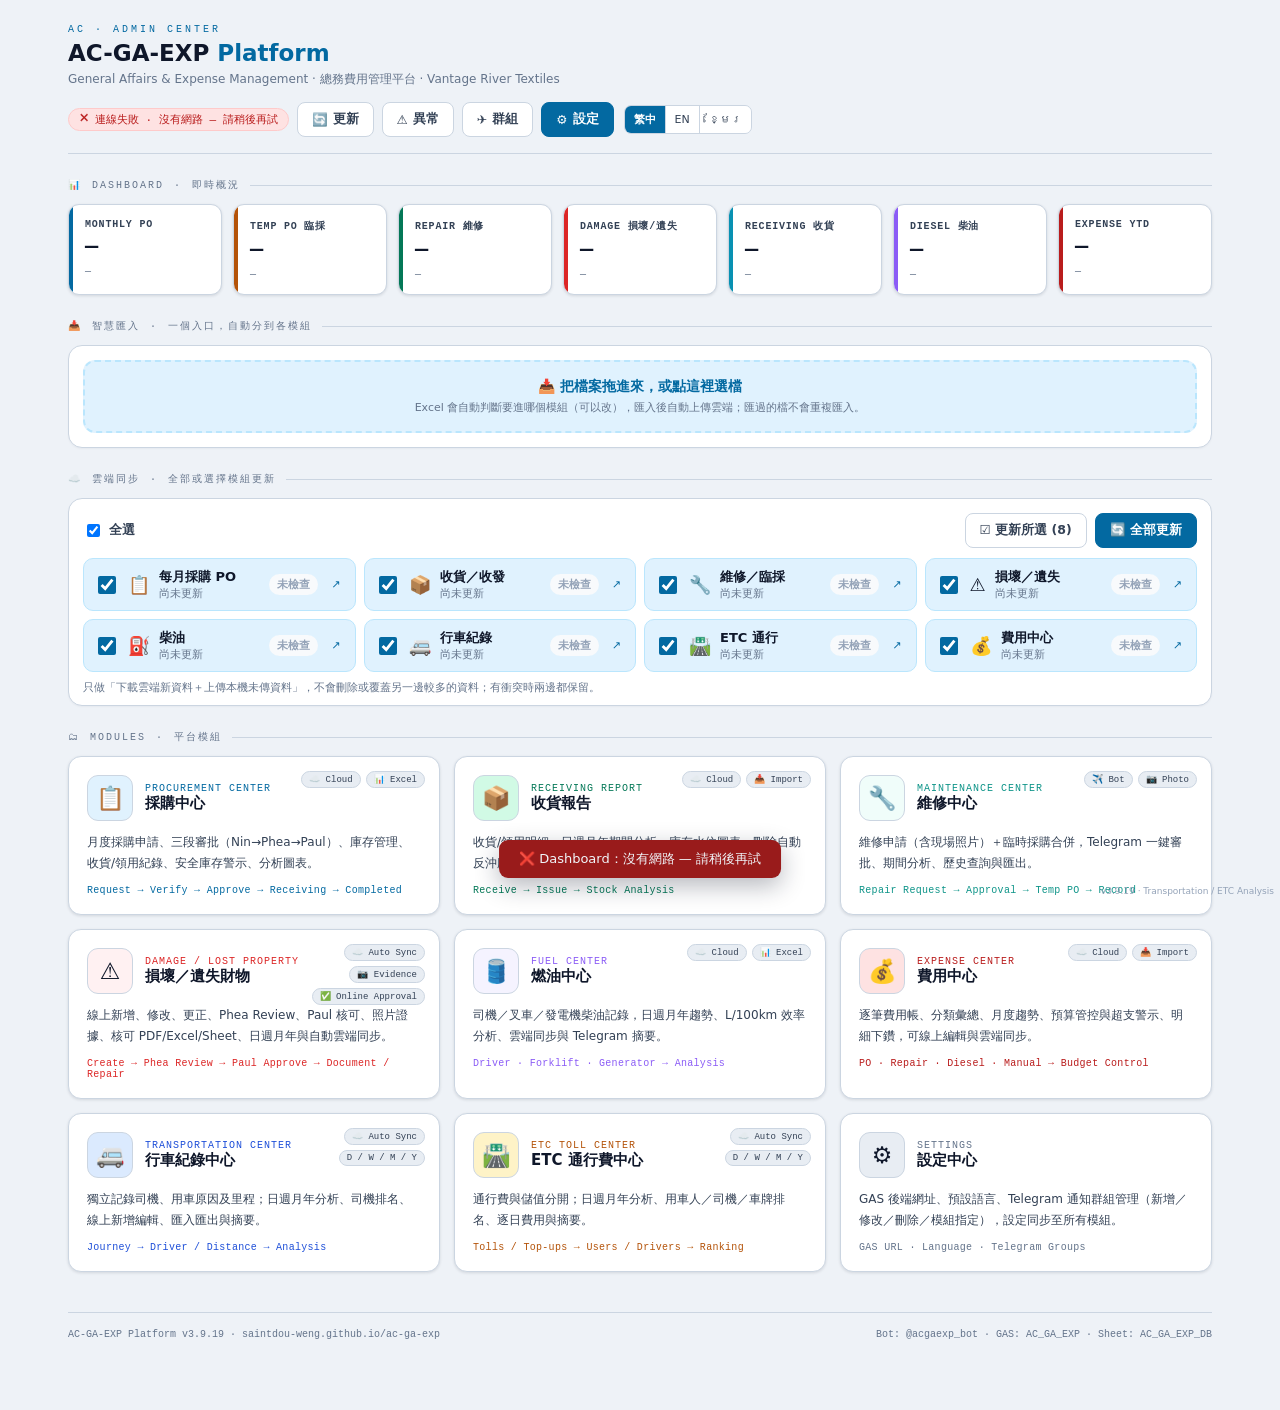
==== commit 5ff5e8ec: "各頁：手機頁首精簡成一行（其他按鈕收進 ⋯）；維修記錄／PO 記錄、損壞記錄改一筆一行清單，點了開詳細卡（現況／歷史依月份／照片依月份）(2026-11-22)" ====
--- a/index.html
+++ b/index.html
@@ -475,5 +475,8 @@
 document.addEventListener('visibilitychange',()=>{if(!document.hidden)refreshDashboard();});
 </script>
 <div style="position:fixed;right:6px;bottom:4px;font-size:9px;color:#94a3b8;z-index:2" data-t="verTag">v3.9.19 · Transportation / ETC Analysis</div>
+<!-- VRT swipe-tabs：左右滑動（手指／滑鼠拖曳）切換分頁，只聽手勢、不改資料 -->
+<script src="https://saintdou-weng.github.io/ac-admin/shared/swipe-tabs.js" defer></script>
+<script src="shared/ui-motion.js?v=20261122b" defer></script>
 </body>
 </html>
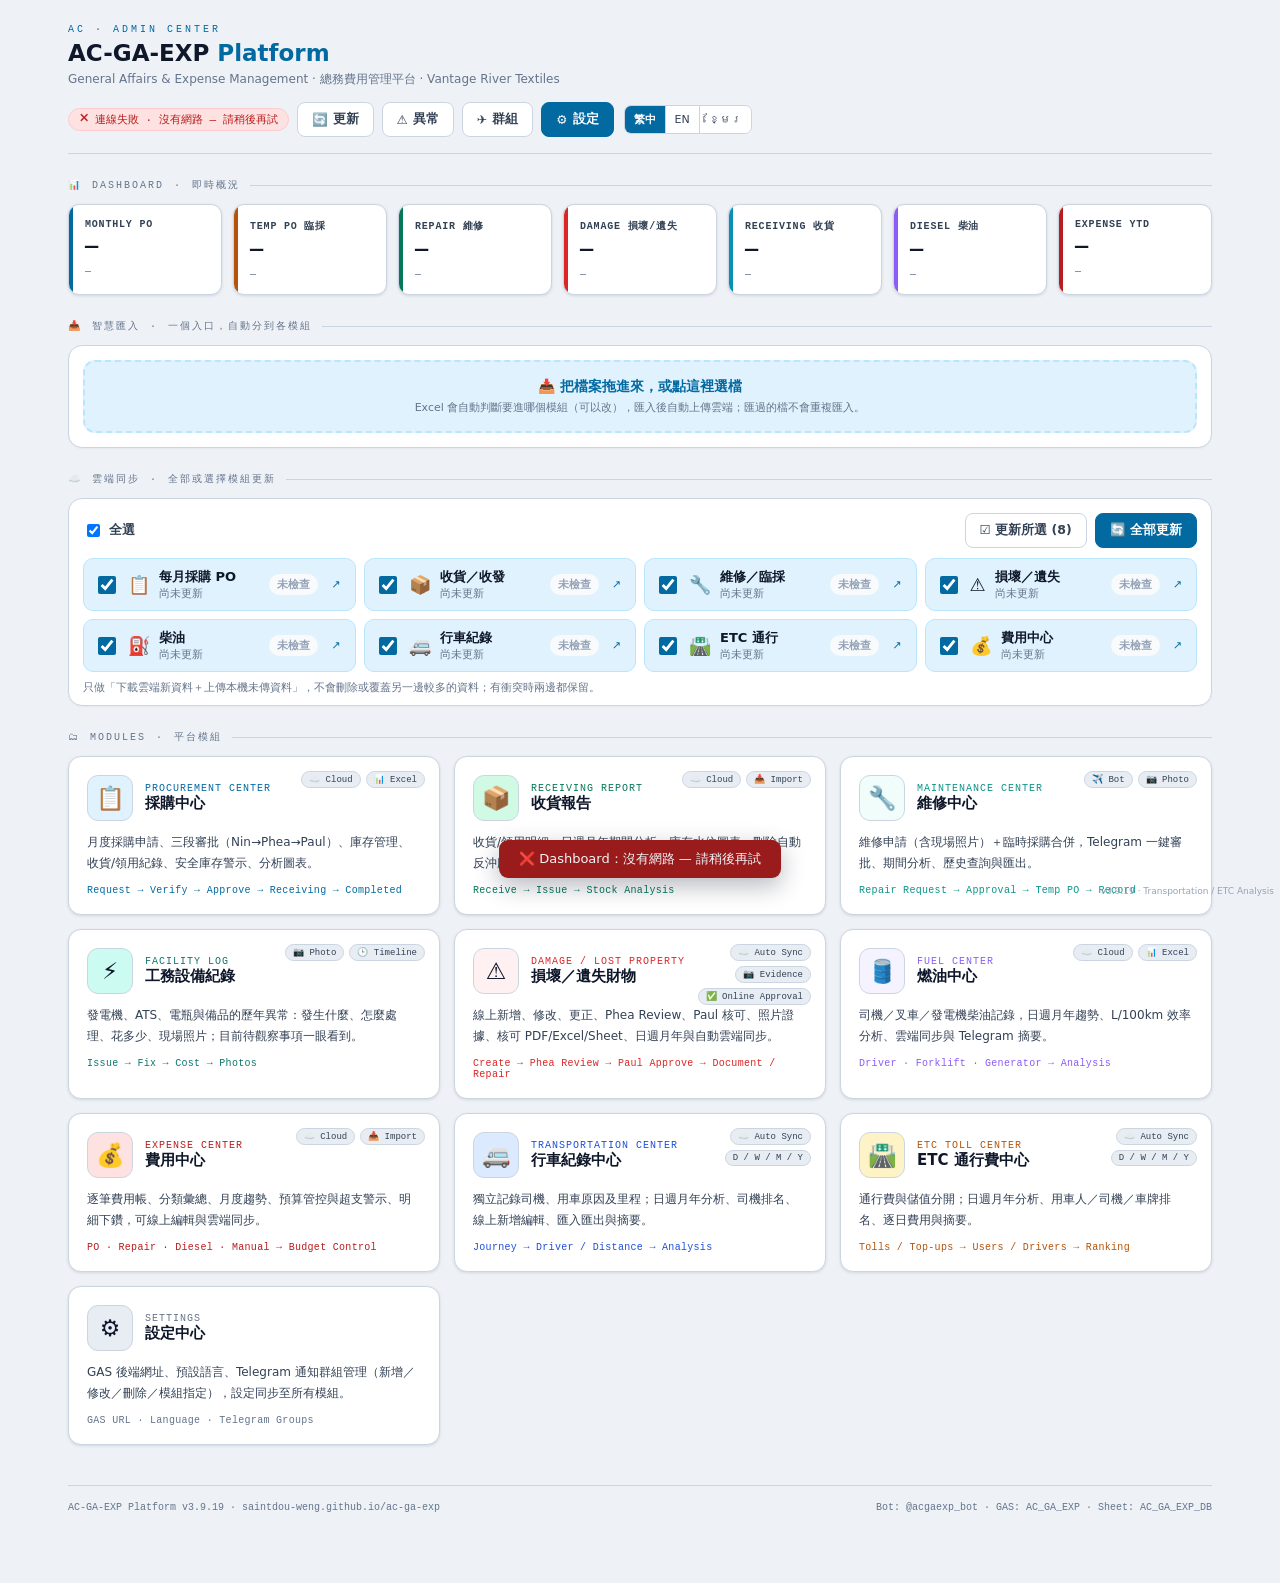
==== commit d2654db3: "GA-EXP: 工務設備紀錄 facility.html（發電機/ATS 歷年異常＋照片）與首頁卡片 Co-Authored-By: Claude Opus 5.5 <noreply@anthropi" ====
--- a/index.html
+++ b/index.html
@@ -144,6 +144,14 @@
       <div><div class="card-en" data-t="mtNameEn">Maintenance Center</div><div class="card-name" data-t="mtName">維修中心</div></div></div>
     <div class="card-desc" data-t="mtDesc">維修申請（含現場照片）＋臨時採購合併，Telegram 一鍵審批、期間分析、歷史查詢與匯出。</div>
     <div class="card-flow" data-t="mtFlow">Repair Request → Approval → Temp PO → Record</div>
+  </a>
+
+  <a class="card" id="module-facility" style="--cc:#0f766e;--cc-l:#ccfbf1" href="facility.html">
+    <div class="card-badges"><span class="cbadge">📷 Photo</span><span class="cbadge">🕒 Timeline</span></div>
+    <div class="card-top"><div class="card-ico">⚡</div>
+      <div><div class="card-en">Facility Log</div><div class="card-name">工務設備紀錄</div></div></div>
+    <div class="card-desc">發電機、ATS、電瓶與備品的歷年異常：發生什麼、怎麼處理、花多少、現場照片；目前待觀察事項一眼看到。</div>
+    <div class="card-flow">Issue → Fix → Cost → Photos</div>
   </a>
 
   <a class="card" style="--cc:#dc2626;--cc-l:#fff1f2" href="damage.html">
@@ -477,6 +485,6 @@
 <div style="position:fixed;right:6px;bottom:4px;font-size:9px;color:#94a3b8;z-index:2" data-t="verTag">v3.9.19 · Transportation / ETC Analysis</div>
 <!-- VRT swipe-tabs：左右滑動（手指／滑鼠拖曳）切換分頁，只聽手勢、不改資料 -->
 <script src="https://saintdou-weng.github.io/ac-admin/shared/swipe-tabs.js" defer></script>
-<script src="shared/ui-motion.js?v=20261122b" defer></script>
+<script src="shared/ui-motion.js?v=20261124c" defer></script>
 </body>
 </html>
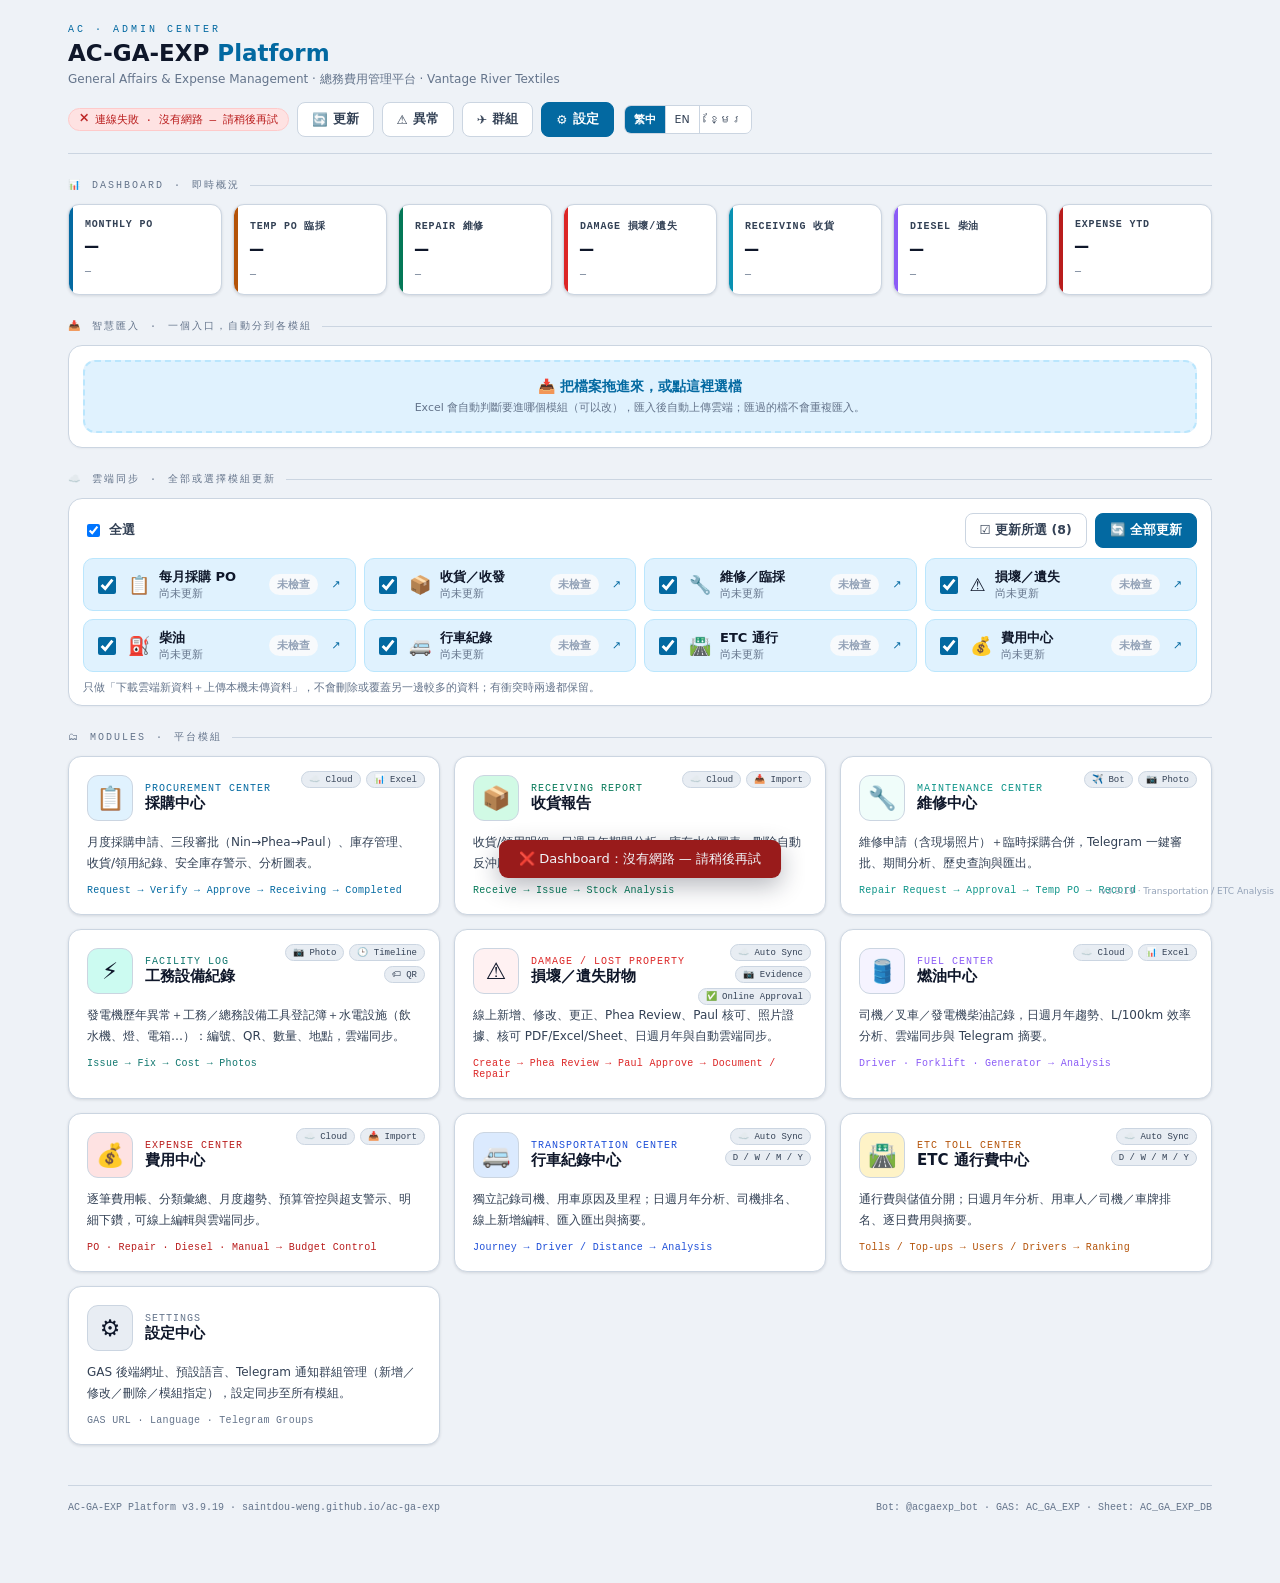
==== commit a770655a: "Facility: 設備/工具 + 水電設施 register tabs (code, QR, CRUD, import/export, cloud sync) Co-Authored-By: Cla" ====
--- a/index.html
+++ b/index.html
@@ -147,10 +147,10 @@
   </a>
 
   <a class="card" id="module-facility" style="--cc:#0f766e;--cc-l:#ccfbf1" href="facility.html">
-    <div class="card-badges"><span class="cbadge">📷 Photo</span><span class="cbadge">🕒 Timeline</span></div>
+    <div class="card-badges"><span class="cbadge">📷 Photo</span><span class="cbadge">🕒 Timeline</span><span class="cbadge">🏷 QR</span></div>
     <div class="card-top"><div class="card-ico">⚡</div>
       <div><div class="card-en">Facility Log</div><div class="card-name">工務設備紀錄</div></div></div>
-    <div class="card-desc">發電機、ATS、電瓶與備品的歷年異常：發生什麼、怎麼處理、花多少、現場照片；目前待觀察事項一眼看到。</div>
+    <div class="card-desc">發電機歷年異常＋工務／總務設備工具登記簿＋水電設施（飲水機、燈、電箱…）：編號、QR、數量、地點，雲端同步。</div>
     <div class="card-flow">Issue → Fix → Cost → Photos</div>
   </a>
 
